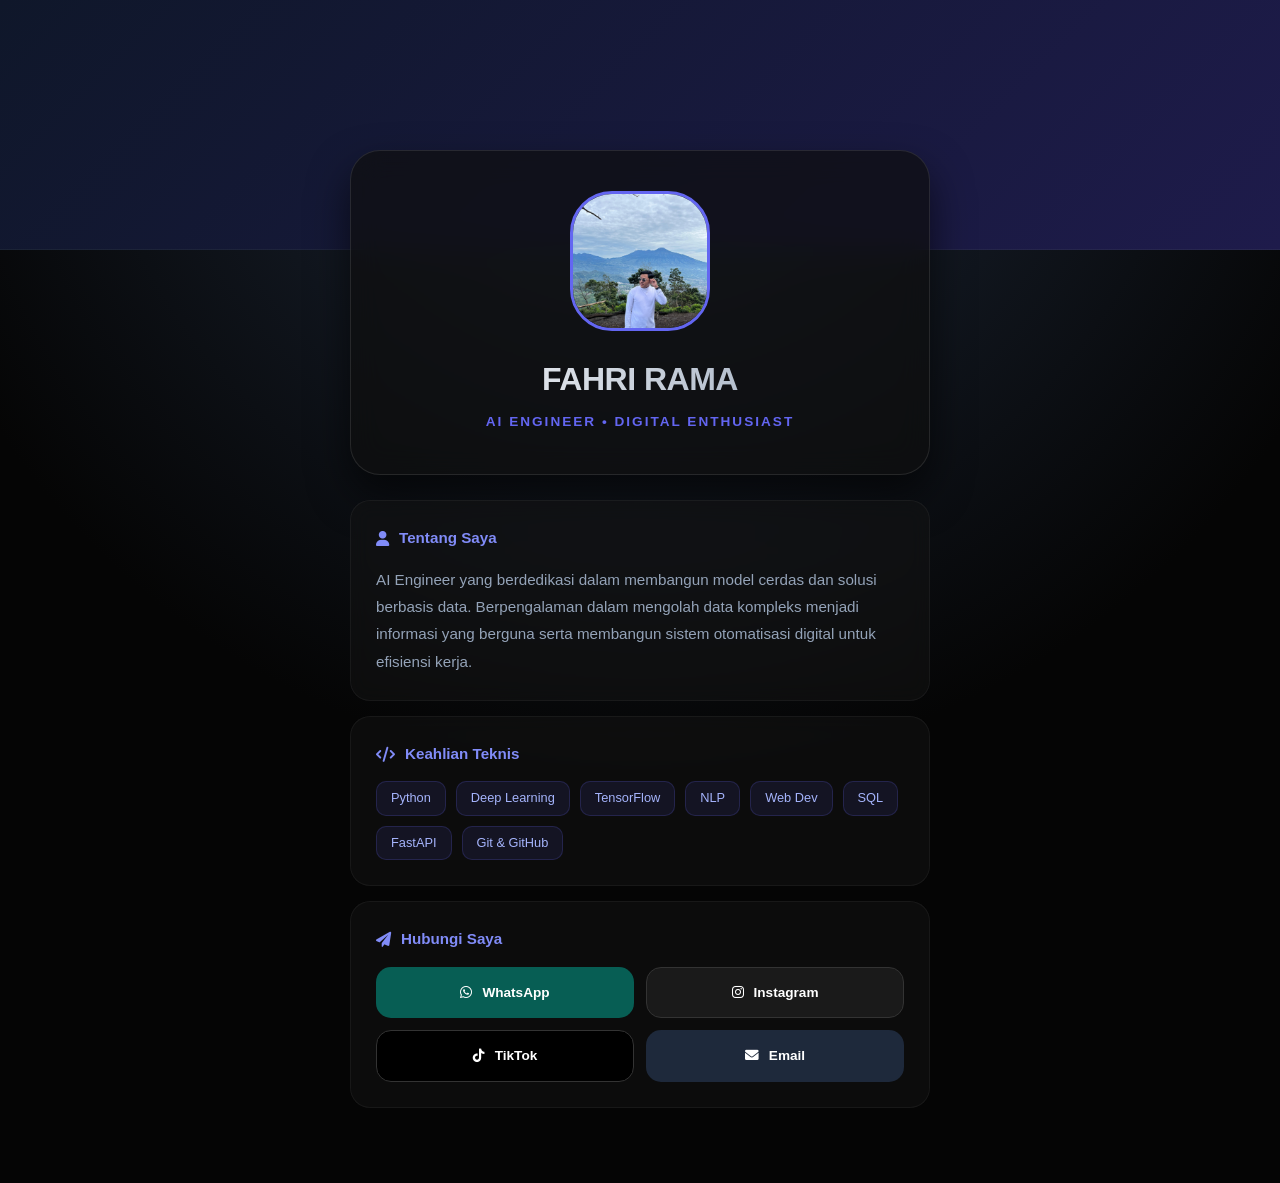
==== index.html @ 0a79defc "Add files via upload" ====
<!DOCTYPE html>
<html lang="id">
<head>
    <meta charset="UTF-8">
    <meta name="viewport" content="width=device-width, initial-scale=1.0">
    <title>Portofolio Fahri Rama | AI Engineer</title>
    <link rel="stylesheet" href="style.css">
    <link rel="stylesheet" href="https://cdnjs.cloudflare.com/ajax/libs/font-awesome/6.0.0/css/all.min.css">
</head>
<body>

    <div class="header-banner"></div>

    <div class="container">
        <div class="profile-card">
            <img src="profile.jpg" alt="Fahri Rama" class="profile-img">
            <h1>FAHRI RAMA</h1>
            <p class="tagline">AI Engineer • Digital Enthusiast</p>
        </div>

        <section class="content-section">
            <h3><i class="fas fa-user"></i> Tentang Saya</h3>
            <p>AI Engineer yang berdedikasi dalam membangun model cerdas dan solusi berbasis data. Berpengalaman dalam mengolah data kompleks menjadi informasi yang berguna serta membangun sistem otomatisasi digital untuk efisiensi kerja.</p>
        </section>

        <section class="content-section">
            <h3><i class="fas fa-code"></i> Keahlian Teknis</h3>
            <div class="skills-grid">
                <span class="skill-badge">Python</span>
                <span class="skill-badge">Deep Learning</span>
                <span class="skill-badge">TensorFlow</span>
                <span class="skill-badge">NLP</span>
                <span class="skill-badge">Web Dev</span>
                <span class="skill-badge">SQL</span>
                <span class="skill-badge">FastAPI</span>
                <span class="skill-badge">Git & GitHub</=>
            </div>
        </section>

        <section class="content-section">
            <h3><i class="fas fa-paper-plane"></i> Hubungi Saya</h3>
            <div class="contact-grid">
    <a href="https://wa.me/6282244064855" class="contact-btn wa">
        <i class="fab fa-whatsapp"></i> WhatsApp
    </a>
    <a href="https://www.instagram.com/fahrirama_10?igsh=bXVudTEzeDRrczFt" class="contact-btn ig">
        <i class="fab fa-instagram"></i> Instagram
    </a>
    <a href="https://www.tiktok.com/@fahri.rama.ramadh?_r=1&_t=ZS-937QXOJHdtn" class="contact-btn tiktok">
        <i class="fab fa-tiktok"></i> TikTok
    </a>
    <a href="https://mail.google.com/mail/?view=cm&fs=1&to=fahriramaramadhan@gmail.com" target="_blank" class="contact-btn mail">
        <i class="fas fa-envelope"></i> Email
    </a>
</div>
        </section>
    </div>

</body>
</html>
---- style.css ----
* {
    margin: 0;
    padding: 0;
    box-sizing: border-box;
    font-family: 'Inter', sans-serif;
}

body {
    background-color: #050505;
    color: #e2e8f0;
    display: flex;
    flex-direction: column;
    align-items: center;
    min-height: 100vh;
    line-height: 1.6;
    overflow-x: hidden;
}

/* Background gradient effect */
body::before {
    content: "";
    position: fixed;
    top: 0;
    left: 0;
    width: 100%;
    height: 100%;
    background: radial-gradient(circle at 50% 0%, #1e293b 0%, #050505 70%);
    z-index: -1;
}

.header-banner {
    width: 100%;
    height: 250px;
    background: linear-gradient(135deg, #0f172a 0%, #1e1b4b 100%);
    border-bottom: 1px solid rgba(255, 255, 255, 0.05);
}

.container {
    width: 90%;
    max-width: 580px;
    margin-top: -100px;
    padding-bottom: 60px;
    z-index: 1;
}

.profile-card {
    text-align: center;
    background: rgba(15, 15, 15, 0.7);
    backdrop-filter: blur(15px);
    padding: 40px 25px;
    border-radius: 30px;
    border: 1px solid rgba(255, 255, 255, 0.1);
    box-shadow: 0 20px 40px rgba(0, 0, 0, 0.6);
    margin-bottom: 25px;
}

.profile-img {
    width: 140px;
    height: 140px;
    border-radius: 30%; /* Modern rounded shape */
    border: 3px solid #6366f1;
    object-fit: cover;
    margin-bottom: 15px;
    transition: transform 0.4s ease;
}

.profile-card:hover .profile-img {
    transform: rotate(5deg) scale(1.05);
}

h1 {
    font-size: 2rem;
    font-weight: 800;
    letter-spacing: -0.5px;
    background: linear-gradient(to right, #fff, #94a3b8);
    -webkit-background-clip: text;
    -webkit-text-fill-color: transparent;
    margin-bottom: 5px;
}

.tagline {
    color: #6366f1;
    font-weight: 600;
    font-size: 0.85rem;
    text-transform: uppercase;
    letter-spacing: 2px;
}

.content-section {
    background: rgba(20, 20, 20, 0.5);
    backdrop-filter: blur(10px);
    padding: 25px;
    border-radius: 20px;
    margin-bottom: 15px;
    border: 1px solid rgba(255, 255, 255, 0.05);
}

h3 {
    font-size: 0.95rem;
    color: #818cf8;
    margin-bottom: 15px;
    display: flex;
    align-items: center;
    gap: 10px;
}

p {
    color: #94a3b8;
    font-size: 0.95rem;
    line-height: 1.8;
}

.skills-grid {
    display: flex;
    flex-wrap: wrap;
    gap: 10px;
}

.skill-badge {
    background: rgba(99, 102, 241, 0.1);
    border: 1px solid rgba(99, 102, 241, 0.2);
    padding: 6px 14px;
    border-radius: 10px;
    font-size: 0.8rem;
    color: #a5b4fc;
    font-weight: 500;
}

.contact-grid {
    display: grid;
    grid-template-columns: 1fr 1fr;
    gap: 12px;
}

.contact-btn {
    text-decoration: none;
    color: white;
    font-size: 0.85rem;
    padding: 14px;
    border-radius: 15px;
    display: flex;
    align-items: center;
    justify-content: center;
    gap: 10px;
    font-weight: 600;
    transition: all 0.3s ease;
}

.wa { background: #075e54; }
.ig { background: #1a1a1a; border: 1px solid #333; }
.tiktok { background: #000; border: 1px solid #333; }
.mail { background: #1e293b; }

.contact-btn:hover {
    transform: translateY(-3px);
    filter: brightness(1.2);
}

@media (max-width: 450px) {
    .contact-grid { grid-template-columns: 1fr; }
}
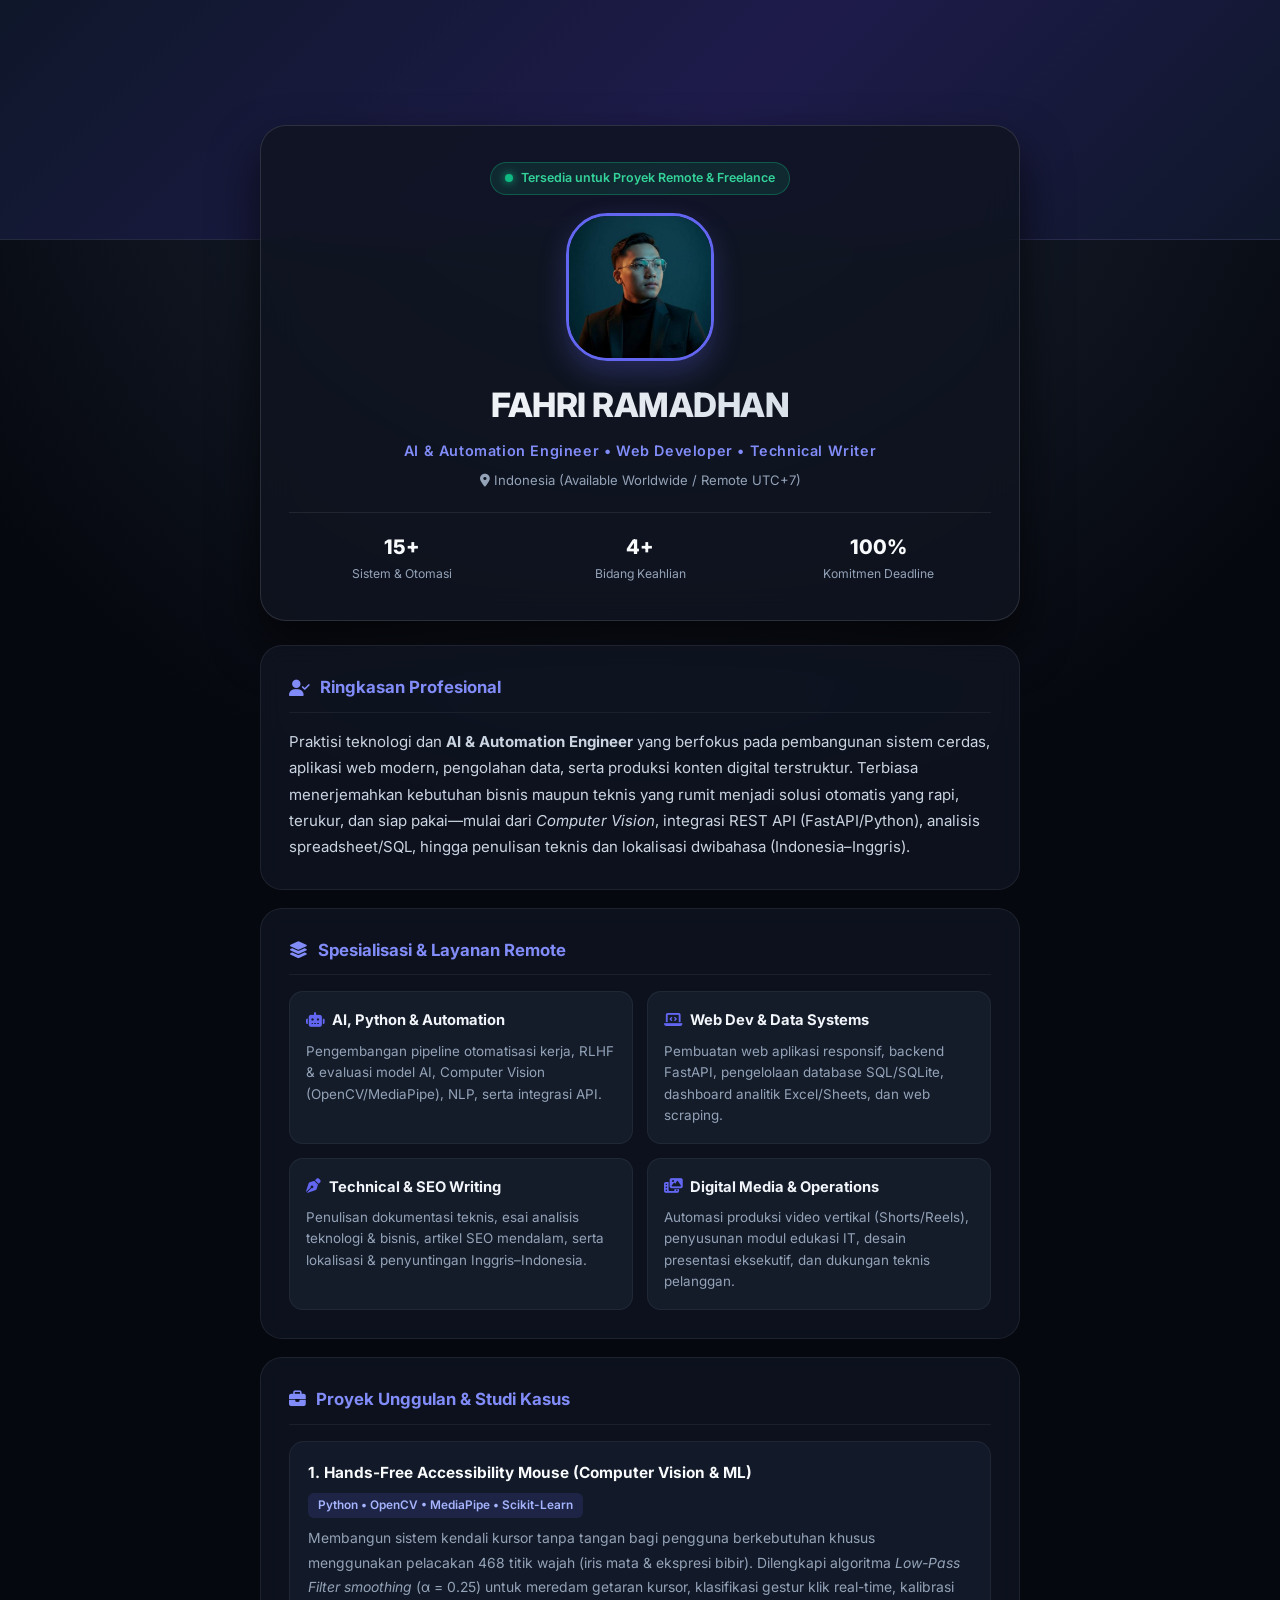
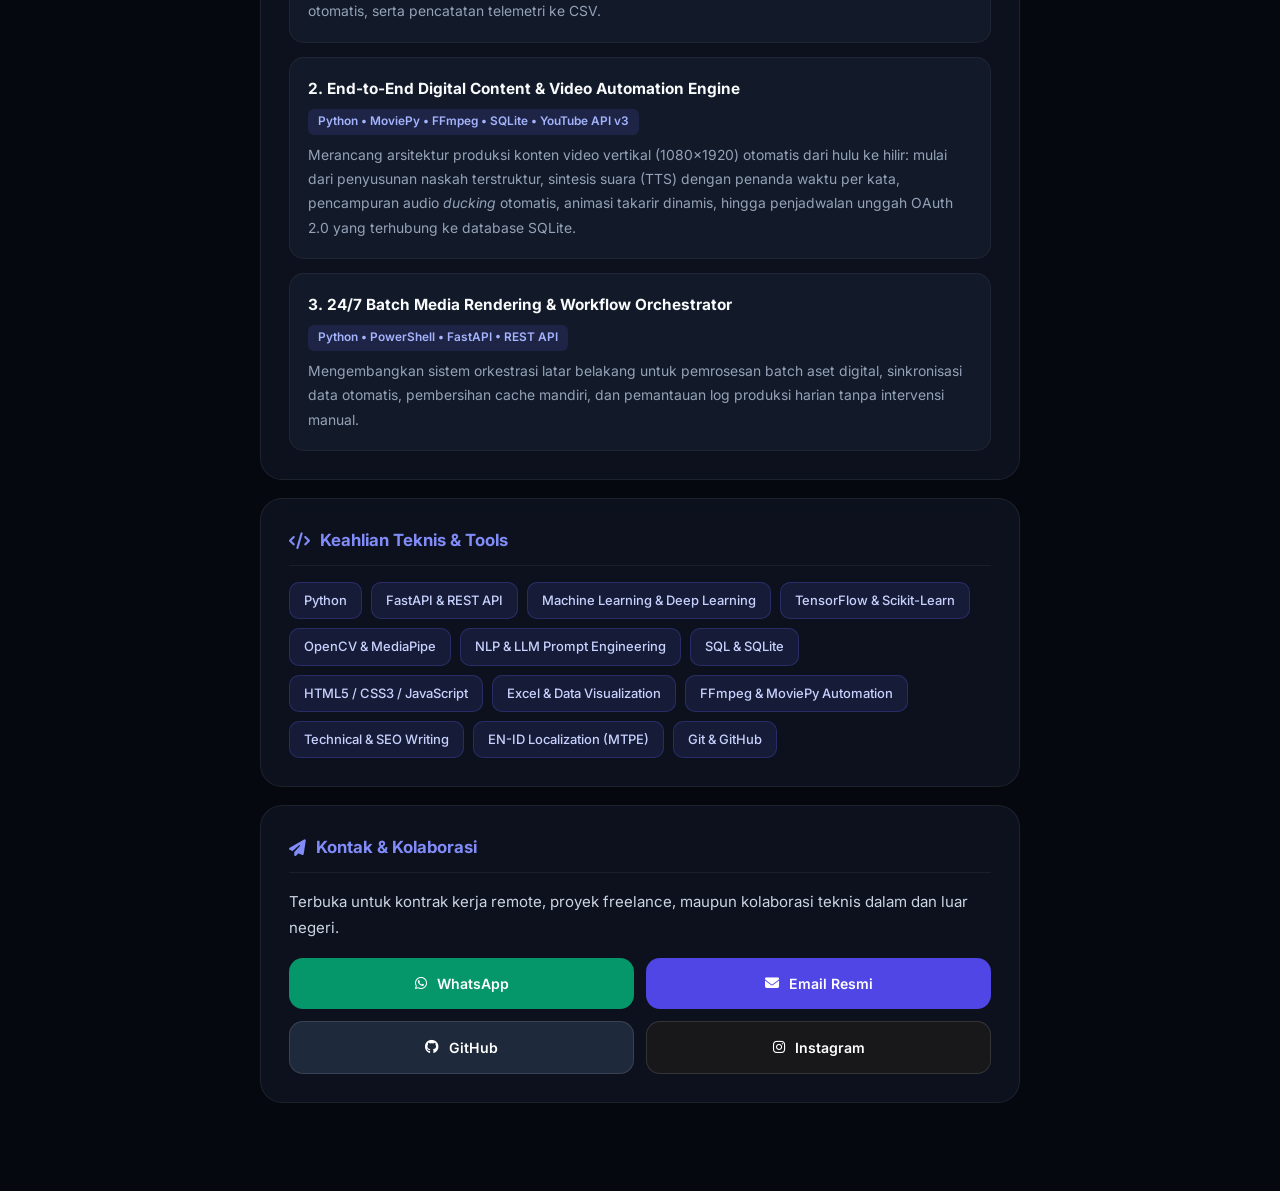
==== commit 7e12c76d: "Upgrade professional portfolio, add real AI/Automation case studies, and update profile photo" ====
--- a/index.html
+++ b/index.html
@@ -3,58 +3,148 @@
 <head>
     <meta charset="UTF-8">
     <meta name="viewport" content="width=device-width, initial-scale=1.0">
-    <title>Portofolio Fahri Rama | AI Engineer</title>
+    <title>Fahri Ramadhan | AI & Automation Engineer • Full-Stack & Digital Specialist</title>
+    <meta name="description" content="Portofolio Resmi Fahri Ramadhan — AI Engineer, Python Automation Specialist, Web Developer, dan Technical Content Creator.">
     <link rel="stylesheet" href="style.css">
-    <link rel="stylesheet" href="https://cdnjs.cloudflare.com/ajax/libs/font-awesome/6.0.0/css/all.min.css">
+    <link rel="stylesheet" href="https://cdnjs.cloudflare.com/ajax/libs/font-awesome/6.4.0/css/all.min.css">
+    <link href="https://fonts.googleapis.com/css2?family=Inter:wght@400;500;600;700;800&display=swap" rel="stylesheet">
 </head>
 <body>
 
-    <div class="header-banner"></div>
+    <div class="header-banner">
+        <div class="banner-overlay"></div>
+    </div>
 
     <div class="container">
+        <!-- PROFILE CARD -->
         <div class="profile-card">
-            <img src="profile.jpg" alt="Fahri Rama" class="profile-img">
-            <h1>FAHRI RAMA</h1>
-            <p class="tagline">AI Engineer • Digital Enthusiast</p>
+            <div class="status-pill"><span class="dot"></span> Tersedia untuk Proyek Remote & Freelance</div>
+            <img src="profile.jpg" alt="Fahri Ramadhan" class="profile-img">
+            <h1>FAHRI RAMADHAN</h1>
+            <p class="tagline">AI & Automation Engineer • Web Developer • Technical Writer</p>
+            <p class="location-text"><i class="fas fa-map-marker-alt"></i> Indonesia (Available Worldwide / Remote UTC+7)</p>
+            <div class="quick-stats">
+                <div class="stat-item">
+                    <span class="stat-num">15+</span>
+                    <span class="stat-label">Sistem & Otomasi</span>
+                </div>
+                <div class="stat-item">
+                    <span class="stat-num">4+</span>
+                    <span class="stat-label">Bidang Keahlian</span>
+                </div>
+                <div class="stat-item">
+                    <span class="stat-num">100%</span>
+                    <span class="stat-label">Komitmen Deadline</span>
+                </div>
+            </div>
         </div>
 
+        <!-- TENTANG SAYA -->
         <section class="content-section">
-            <h3><i class="fas fa-user"></i> Tentang Saya</h3>
-            <p>AI Engineer yang berdedikasi dalam membangun model cerdas dan solusi berbasis data. Berpengalaman dalam mengolah data kompleks menjadi informasi yang berguna serta membangun sistem otomatisasi digital untuk efisiensi kerja.</p>
+            <h3><i class="fas fa-user-check"></i> Ringkasan Profesional</h3>
+            <p>
+                Praktisi teknologi dan <strong>AI & Automation Engineer</strong> yang berfokus pada pembangunan sistem cerdas, aplikasi web modern, pengolahan data, serta produksi konten digital terstruktur. Terbiasa menerjemahkan kebutuhan bisnis maupun teknis yang rumit menjadi solusi otomatis yang rapi, terukur, dan siap pakai—mulai dari <em>Computer Vision</em>, integrasi REST API (FastAPI/Python), analisis spreadsheet/SQL, hingga penulisan teknis dan lokalisasi dwibahasa (Indonesia–Inggris).
+            </p>
         </section>
 
+        <!-- KEAHLIAN LINTAS BIDANG -->
         <section class="content-section">
-            <h3><i class="fas fa-code"></i> Keahlian Teknis</h3>
-            <div class="skills-grid">
-                <span class="skill-badge">Python</span>
-                <span class="skill-badge">Deep Learning</span>
-                <span class="skill-badge">TensorFlow</span>
-                <span class="skill-badge">NLP</span>
-                <span class="skill-badge">Web Dev</span>
-                <span class="skill-badge">SQL</span>
-                <span class="skill-badge">FastAPI</span>
-                <span class="skill-badge">Git & GitHub</=>
+            <h3><i class="fas fa-layer-group"></i> Spesialisasi & Layanan Remote</h3>
+            <div class="service-cards">
+                <div class="service-card">
+                    <h4><i class="fas fa-robot"></i> AI, Python & Automation</h4>
+                    <p>Pengembangan pipeline otomatisasi kerja, RLHF & evaluasi model AI, Computer Vision (OpenCV/MediaPipe), NLP, serta integrasi API.</p>
+                </div>
+                <div class="service-card">
+                    <h4><i class="fas fa-laptop-code"></i> Web Dev & Data Systems</h4>
+                    <p>Pembuatan web aplikasi responsif, backend FastAPI, pengelolaan database SQL/SQLite, dashboard analitik Excel/Sheets, dan web scraping.</p>
+                </div>
+                <div class="service-card">
+                    <h4><i class="fas fa-pen-nib"></i> Technical & SEO Writing</h4>
+                    <p>Penulisan dokumentasi teknis, esai analisis teknologi & bisnis, artikel SEO mendalam, serta lokalisasi & penyuntingan Inggris–Indonesia.</p>
+                </div>
+                <div class="service-card">
+                    <h4><i class="fas fa-photo-film"></i> Digital Media & Operations</h4>
+                    <p>Automasi produksi video vertikal (Shorts/Reels), penyusunan modul edukasi IT, desain presentasi eksekutif, dan dukungan teknis pelanggan.</p>
+                </div>
             </div>
         </section>
 
+        <!-- PROYEK UNGGULAN NYATA -->
         <section class="content-section">
-            <h3><i class="fas fa-paper-plane"></i> Hubungi Saya</h3>
+            <h3><i class="fas fa-briefcase"></i> Proyek Unggulan & Studi Kasus</h3>
+
+            <div class="project-item">
+                <div class="project-header">
+                    <h4>1. Hands-Free Accessibility Mouse (Computer Vision & ML)</h4>
+                    <span class="project-tag">Python • OpenCV • MediaPipe • Scikit-Learn</span>
+                </div>
+                <p>
+                    Membangun sistem kendali kursor tanpa tangan bagi pengguna berkebutuhan khusus menggunakan pelacakan 468 titik wajah (iris mata & ekspresi bibir). Dilengkapi algoritma <em>Low-Pass Filter smoothing</em> (&alpha; = 0.25) untuk meredam getaran kursor, klasifikasi gestur klik real-time, kalibrasi otomatis, serta pencatatan telemetri ke CSV.
+                </p>
+            </div>
+
+            <div class="project-item">
+                <div class="project-header">
+                    <h4>2. End-to-End Digital Content & Video Automation Engine</h4>
+                    <span class="project-tag">Python • MoviePy • FFmpeg • SQLite • YouTube API v3</span>
+                </div>
+                <p>
+                    Merancang arsitektur produksi konten video vertikal (1080x1920) otomatis dari hulu ke hilir: mulai dari penyusunan naskah terstruktur, sintesis suara (TTS) dengan penanda waktu per kata, pencampuran audio <em>ducking</em> otomatis, animasi takarir dinamis, hingga penjadwalan unggah OAuth 2.0 yang terhubung ke database SQLite.
+                </p>
+            </div>
+
+            <div class="project-item">
+                <div class="project-header">
+                    <h4>3. 24/7 Batch Media Rendering & Workflow Orchestrator</h4>
+                    <span class="project-tag">Python • PowerShell • FastAPI • REST API</span>
+                </div>
+                <p>
+                    Mengembangkan sistem orkestrasi latar belakang untuk pemrosesan batch aset digital, sinkronisasi data otomatis, pembersihan cache mandiri, dan pemantauan log produksi harian tanpa intervensi manual.
+                </p>
+            </div>
+        </section>
+
+        <!-- KEAHLIAN TEKNIS -->
+        <section class="content-section">
+            <h3><i class="fas fa-code"></i> Keahlian Teknis & Tools</h3>
+            <div class="skills-grid">
+                <span class="skill-badge">Python</span>
+                <span class="skill-badge">FastAPI & REST API</span>
+                <span class="skill-badge">Machine Learning & Deep Learning</span>
+                <span class="skill-badge">TensorFlow & Scikit-Learn</span>
+                <span class="skill-badge">OpenCV & MediaPipe</span>
+                <span class="skill-badge">NLP & LLM Prompt Engineering</span>
+                <span class="skill-badge">SQL & SQLite</span>
+                <span class="skill-badge">HTML5 / CSS3 / JavaScript</span>
+                <span class="skill-badge">Excel & Data Visualization</span>
+                <span class="skill-badge">FFmpeg & MoviePy Automation</span>
+                <span class="skill-badge">Technical & SEO Writing</span>
+                <span class="skill-badge">EN-ID Localization (MTPE)</span>
+                <span class="skill-badge">Git & GitHub</span>
+            </div>
+        </section>
+
+        <!-- HUBUNGI SAYA -->
+        <section class="content-section">
+            <h3><i class="fas fa-paper-plane"></i> Kontak & Kolaborasi</h3>
+            <p style="margin-bottom: 16px;">Terbuka untuk kontrak kerja remote, proyek freelance, maupun kolaborasi teknis dalam dan luar negeri.</p>
             <div class="contact-grid">
-    <a href="https://wa.me/6282244064855" class="contact-btn wa">
-        <i class="fab fa-whatsapp"></i> WhatsApp
-    </a>
-    <a href="https://www.instagram.com/fahrirama_10?igsh=bXVudTEzeDRrczFt" class="contact-btn ig">
-        <i class="fab fa-instagram"></i> Instagram
-    </a>
-    <a href="https://www.tiktok.com/@fahri.rama.ramadh?_r=1&_t=ZS-937QXOJHdtn" class="contact-btn tiktok">
-        <i class="fab fa-tiktok"></i> TikTok
-    </a>
-    <a href="https://mail.google.com/mail/?view=cm&fs=1&to=fahriramaramadhan@gmail.com" target="_blank" class="contact-btn mail">
-        <i class="fas fa-envelope"></i> Email
-    </a>
-</div>
+                <a href="https://wa.me/6282244064855" target="_blank" rel="noopener" class="contact-btn wa">
+                    <i class="fab fa-whatsapp"></i> WhatsApp
+                </a>
+                <a href="https://mail.google.com/mail/?view=cm&fs=1&to=fahriramaramadhan@gmail.com" target="_blank" rel="noopener" class="contact-btn mail">
+                    <i class="fas fa-envelope"></i> Email Resmi
+                </a>
+                <a href="https://github.com/fahri-ramadhan23" target="_blank" rel="noopener" class="contact-btn github">
+                    <i class="fab fa-github"></i> GitHub
+                </a>
+                <a href="https://www.instagram.com/fahrirama_10" target="_blank" rel="noopener" class="contact-btn ig">
+                    <i class="fab fa-instagram"></i> Instagram
+                </a>
+            </div>
         </section>
     </div>
 
 </body>
-</html>+</html>
--- a/style.css
+++ b/style.css
@@ -2,21 +2,20 @@
     margin: 0;
     padding: 0;
     box-sizing: border-box;
-    font-family: 'Inter', sans-serif;
+    font-family: 'Inter', -apple-system, BlinkMacSystemFont, sans-serif;
 }
 
 body {
-    background-color: #050505;
+    background-color: #06080f;
     color: #e2e8f0;
     display: flex;
     flex-direction: column;
     align-items: center;
     min-height: 100vh;
-    line-height: 1.6;
+    line-height: 1.65;
     overflow-x: hidden;
 }
 
-/* Background gradient effect */
 body::before {
     content: "";
     position: fixed;
@@ -24,105 +23,235 @@
     left: 0;
     width: 100%;
     height: 100%;
-    background: radial-gradient(circle at 50% 0%, #1e293b 0%, #050505 70%);
+    background: radial-gradient(circle at 50% 0%, #1e293b 0%, #06080f 75%);
     z-index: -1;
 }
 
 .header-banner {
     width: 100%;
-    height: 250px;
-    background: linear-gradient(135deg, #0f172a 0%, #1e1b4b 100%);
-    border-bottom: 1px solid rgba(255, 255, 255, 0.05);
+    height: 240px;
+    background: linear-gradient(135deg, #0f172a 0%, #1e1b4b 55%, #0f172a 100%);
+    border-bottom: 1px solid rgba(255, 255, 255, 0.08);
+    position: relative;
 }
 
 .container {
-    width: 90%;
-    max-width: 580px;
-    margin-top: -100px;
-    padding-bottom: 60px;
+    width: 92%;
+    max-width: 760px;
+    margin-top: -115px;
+    padding-bottom: 70px;
     z-index: 1;
 }
 
 .profile-card {
     text-align: center;
-    background: rgba(15, 15, 15, 0.7);
-    backdrop-filter: blur(15px);
-    padding: 40px 25px;
-    border-radius: 30px;
-    border: 1px solid rgba(255, 255, 255, 0.1);
-    box-shadow: 0 20px 40px rgba(0, 0, 0, 0.6);
-    margin-bottom: 25px;
+    background: rgba(15, 20, 32, 0.82);
+    backdrop-filter: blur(18px);
+    padding: 36px 28px;
+    border-radius: 26px;
+    border: 1px solid rgba(255, 255, 255, 0.12);
+    box-shadow: 0 24px 48px rgba(0, 0, 0, 0.65);
+    margin-bottom: 24px;
+}
+
+.status-pill {
+    display: inline-flex;
+    align-items: center;
+    gap: 8px;
+    background: rgba(16, 185, 129, 0.12);
+    border: 1px solid rgba(16, 185, 129, 0.35);
+    color: #34d399;
+    font-size: 0.78rem;
+    font-weight: 600;
+    padding: 5px 14px;
+    border-radius: 999px;
+    margin-bottom: 18px;
+}
+
+.status-pill .dot {
+    width: 8px;
+    height: 8px;
+    background: #10b981;
+    border-radius: 50%;
+    box-shadow: 0 0 8px #10b981;
 }
 
 .profile-img {
-    width: 140px;
-    height: 140px;
-    border-radius: 30%; /* Modern rounded shape */
+    width: 148px;
+    height: 148px;
+    border-radius: 28%;
     border: 3px solid #6366f1;
     object-fit: cover;
-    margin-bottom: 15px;
-    transition: transform 0.4s ease;
+    display: block;
+    margin: 0 auto 16px auto;
+    box-shadow: 0 12px 28px rgba(99, 102, 241, 0.28);
+    transition: transform 0.35s ease;
 }
 
 .profile-card:hover .profile-img {
-    transform: rotate(5deg) scale(1.05);
+    transform: scale(1.04);
 }
 
 h1 {
-    font-size: 2rem;
+    font-size: 2.1rem;
     font-weight: 800;
     letter-spacing: -0.5px;
-    background: linear-gradient(to right, #fff, #94a3b8);
+    background: linear-gradient(to right, #ffffff, #cbd5e1);
     -webkit-background-clip: text;
     -webkit-text-fill-color: transparent;
-    margin-bottom: 5px;
+    margin-bottom: 6px;
 }
 
 .tagline {
+    color: #818cf8;
+    font-weight: 600;
+    font-size: 0.9rem;
+    letter-spacing: 0.6px;
+    margin-bottom: 6px;
+}
+
+.location-text {
+    color: #94a3b8;
+    font-size: 0.82rem;
+    margin-bottom: 20px;
+}
+
+.quick-stats {
+    display: grid;
+    grid-template-columns: repeat(3, 1fr);
+    gap: 12px;
+    border-top: 1px solid rgba(255, 255, 255, 0.08);
+    padding-top: 18px;
+    margin-top: 10px;
+}
+
+.stat-item {
+    display: flex;
+    flex-direction: column;
+}
+
+.stat-num {
+    font-size: 1.25rem;
+    font-weight: 800;
+    color: #f8fafc;
+}
+
+.stat-label {
+    font-size: 0.76rem;
+    color: #94a3b8;
+}
+
+.content-section {
+    background: rgba(17, 24, 39, 0.65);
+    backdrop-filter: blur(12px);
+    padding: 28px;
+    border-radius: 22px;
+    margin-bottom: 18px;
+    border: 1px solid rgba(255, 255, 255, 0.07);
+}
+
+h3 {
+    font-size: 1.05rem;
+    color: #818cf8;
+    margin-bottom: 16px;
+    display: flex;
+    align-items: center;
+    gap: 10px;
+    border-bottom: 1px solid rgba(255, 255, 255, 0.06);
+    padding-bottom: 10px;
+}
+
+p {
+    color: #cbd5e1;
+    font-size: 0.94rem;
+    line-height: 1.75;
+}
+
+.service-cards {
+    display: grid;
+    grid-template-columns: 1fr 1fr;
+    gap: 14px;
+}
+
+.service-card {
+    background: rgba(30, 41, 59, 0.45);
+    border: 1px solid rgba(255, 255, 255, 0.06);
+    padding: 16px;
+    border-radius: 14px;
+}
+
+.service-card h4 {
+    color: #f1f5f9;
+    font-size: 0.92rem;
+    margin-bottom: 8px;
+    display: flex;
+    align-items: center;
+    gap: 8px;
+}
+
+.service-card h4 i {
     color: #6366f1;
-    font-weight: 600;
-    font-size: 0.85rem;
-    text-transform: uppercase;
-    letter-spacing: 2px;
-}
-
-.content-section {
-    background: rgba(20, 20, 20, 0.5);
-    backdrop-filter: blur(10px);
-    padding: 25px;
-    border-radius: 20px;
-    margin-bottom: 15px;
-    border: 1px solid rgba(255, 255, 255, 0.05);
-}
-
-h3 {
-    font-size: 0.95rem;
-    color: #818cf8;
-    margin-bottom: 15px;
-    display: flex;
-    align-items: center;
-    gap: 10px;
-}
-
-p {
-    color: #94a3b8;
-    font-size: 0.95rem;
-    line-height: 1.8;
+}
+
+.service-card p {
+    font-size: 0.84rem;
+    color: #94a3b8;
+    line-height: 1.6;
+}
+
+.project-item {
+    background: rgba(30, 41, 59, 0.38);
+    border: 1px solid rgba(255, 255, 255, 0.06);
+    padding: 18px;
+    border-radius: 15px;
+    margin-bottom: 14px;
+}
+
+.project-item:last-child {
+    margin-bottom: 0;
+}
+
+.project-header {
+    display: flex;
+    justify-content: space-between;
+    align-items: flex-start;
+    flex-wrap: wrap;
+    gap: 8px;
+    margin-bottom: 8px;
+}
+
+.project-header h4 {
+    color: #f8fafc;
+    font-size: 0.96rem;
+}
+
+.project-tag {
+    background: rgba(99, 102, 241, 0.15);
+    color: #a5b4fc;
+    font-size: 0.74rem;
+    padding: 3px 10px;
+    border-radius: 6px;
+    font-weight: 600;
+}
+
+.project-item p {
+    font-size: 0.87rem;
+    color: #94a3b8;
 }
 
 .skills-grid {
     display: flex;
     flex-wrap: wrap;
-    gap: 10px;
+    gap: 9px;
 }
 
 .skill-badge {
-    background: rgba(99, 102, 241, 0.1);
-    border: 1px solid rgba(99, 102, 241, 0.2);
-    padding: 6px 14px;
+    background: rgba(99, 102, 241, 0.12);
+    border: 1px solid rgba(99, 102, 241, 0.25);
+    padding: 7px 14px;
     border-radius: 10px;
-    font-size: 0.8rem;
-    color: #a5b4fc;
+    font-size: 0.81rem;
+    color: #c7d2fe;
     font-weight: 500;
 }
 
@@ -135,27 +264,29 @@
 .contact-btn {
     text-decoration: none;
     color: white;
-    font-size: 0.85rem;
+    font-size: 0.88rem;
     padding: 14px;
-    border-radius: 15px;
+    border-radius: 14px;
     display: flex;
     align-items: center;
     justify-content: center;
     gap: 10px;
     font-weight: 600;
-    transition: all 0.3s ease;
-}
-
-.wa { background: #075e54; }
-.ig { background: #1a1a1a; border: 1px solid #333; }
-.tiktok { background: #000; border: 1px solid #333; }
-.mail { background: #1e293b; }
+    transition: all 0.25s ease;
+}
+
+.wa { background: #059669; }
+.mail { background: #4f46e5; }
+.github { background: #1e293b; border: 1px solid rgba(255,255,255,0.12); }
+.ig { background: #18181b; border: 1px solid rgba(255,255,255,0.12); }
 
 .contact-btn:hover {
-    transform: translateY(-3px);
-    filter: brightness(1.2);
-}
-
-@media (max-width: 450px) {
-    .contact-grid { grid-template-columns: 1fr; }
-}+    transform: translateY(-2px);
+    filter: brightness(1.15);
+}
+
+@media (max-width: 600px) {
+    .service-cards, .contact-grid {
+        grid-template-columns: 1fr;
+    }
+}
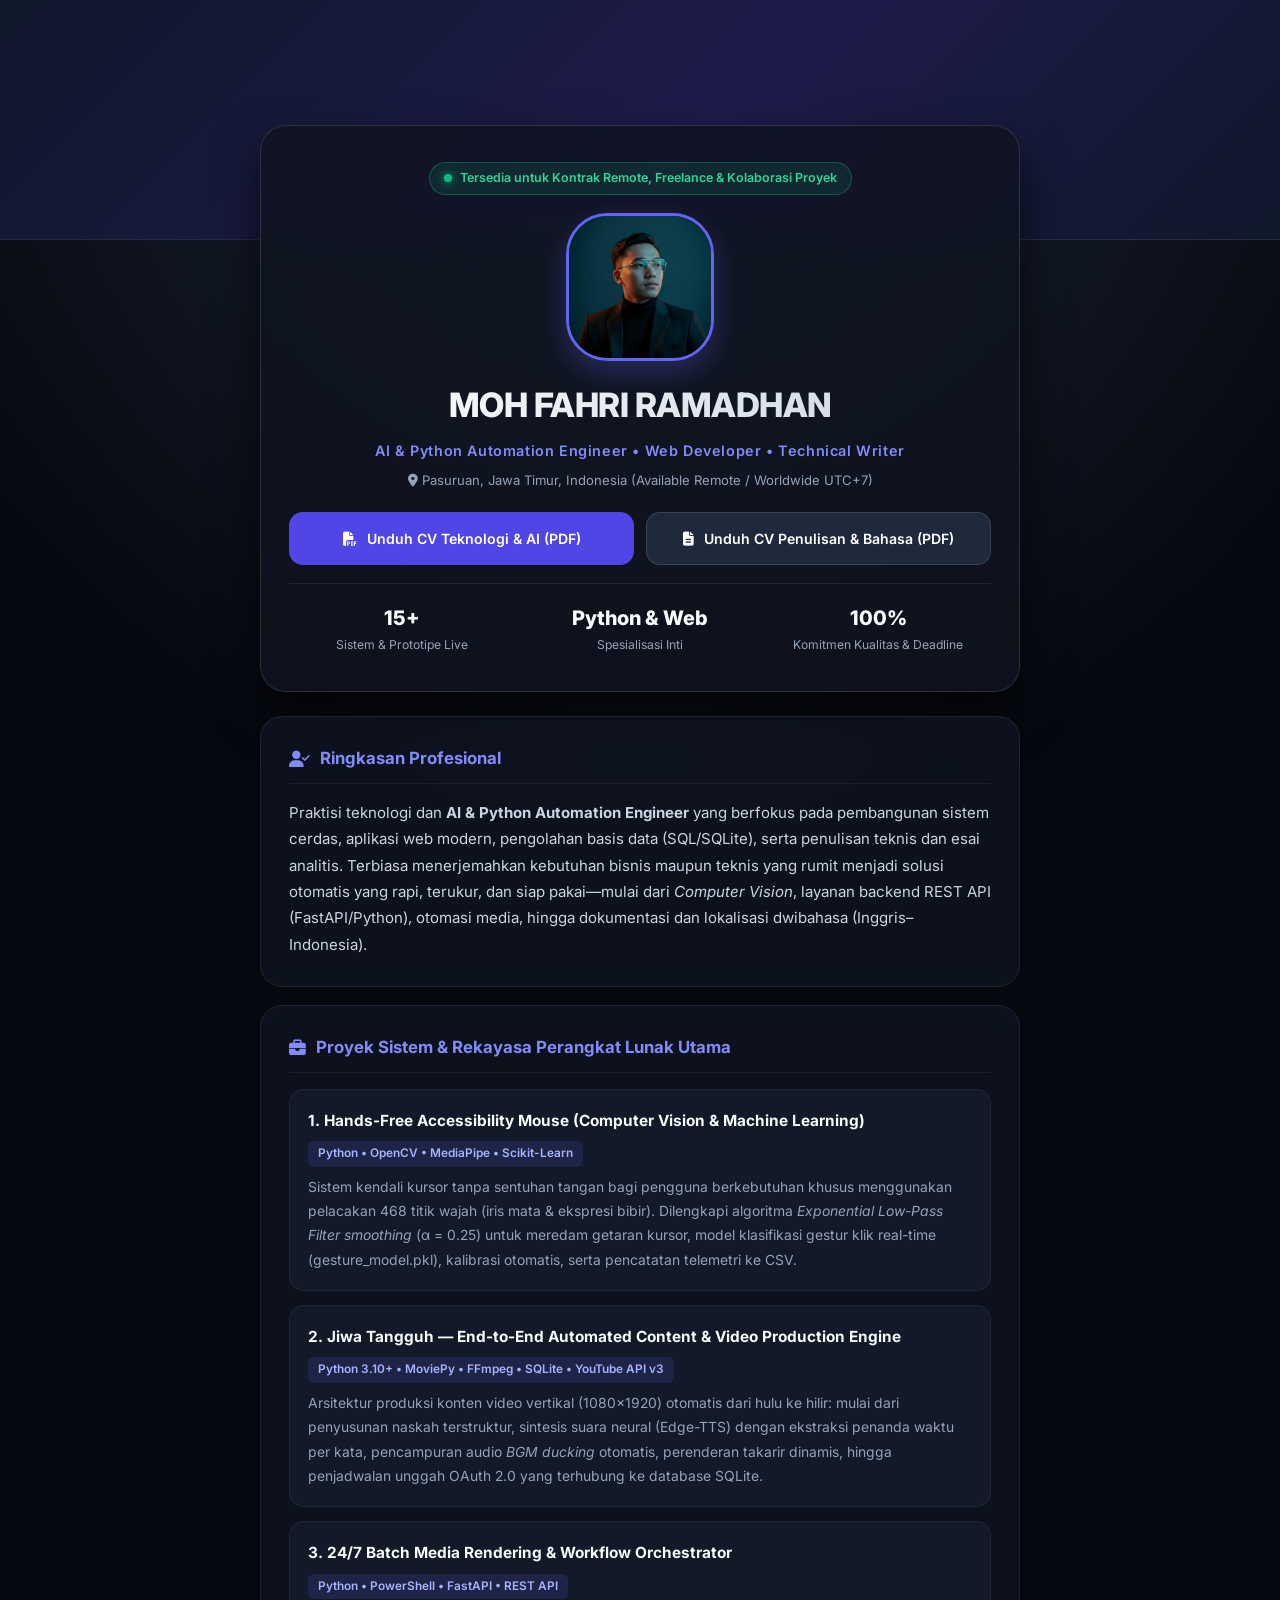
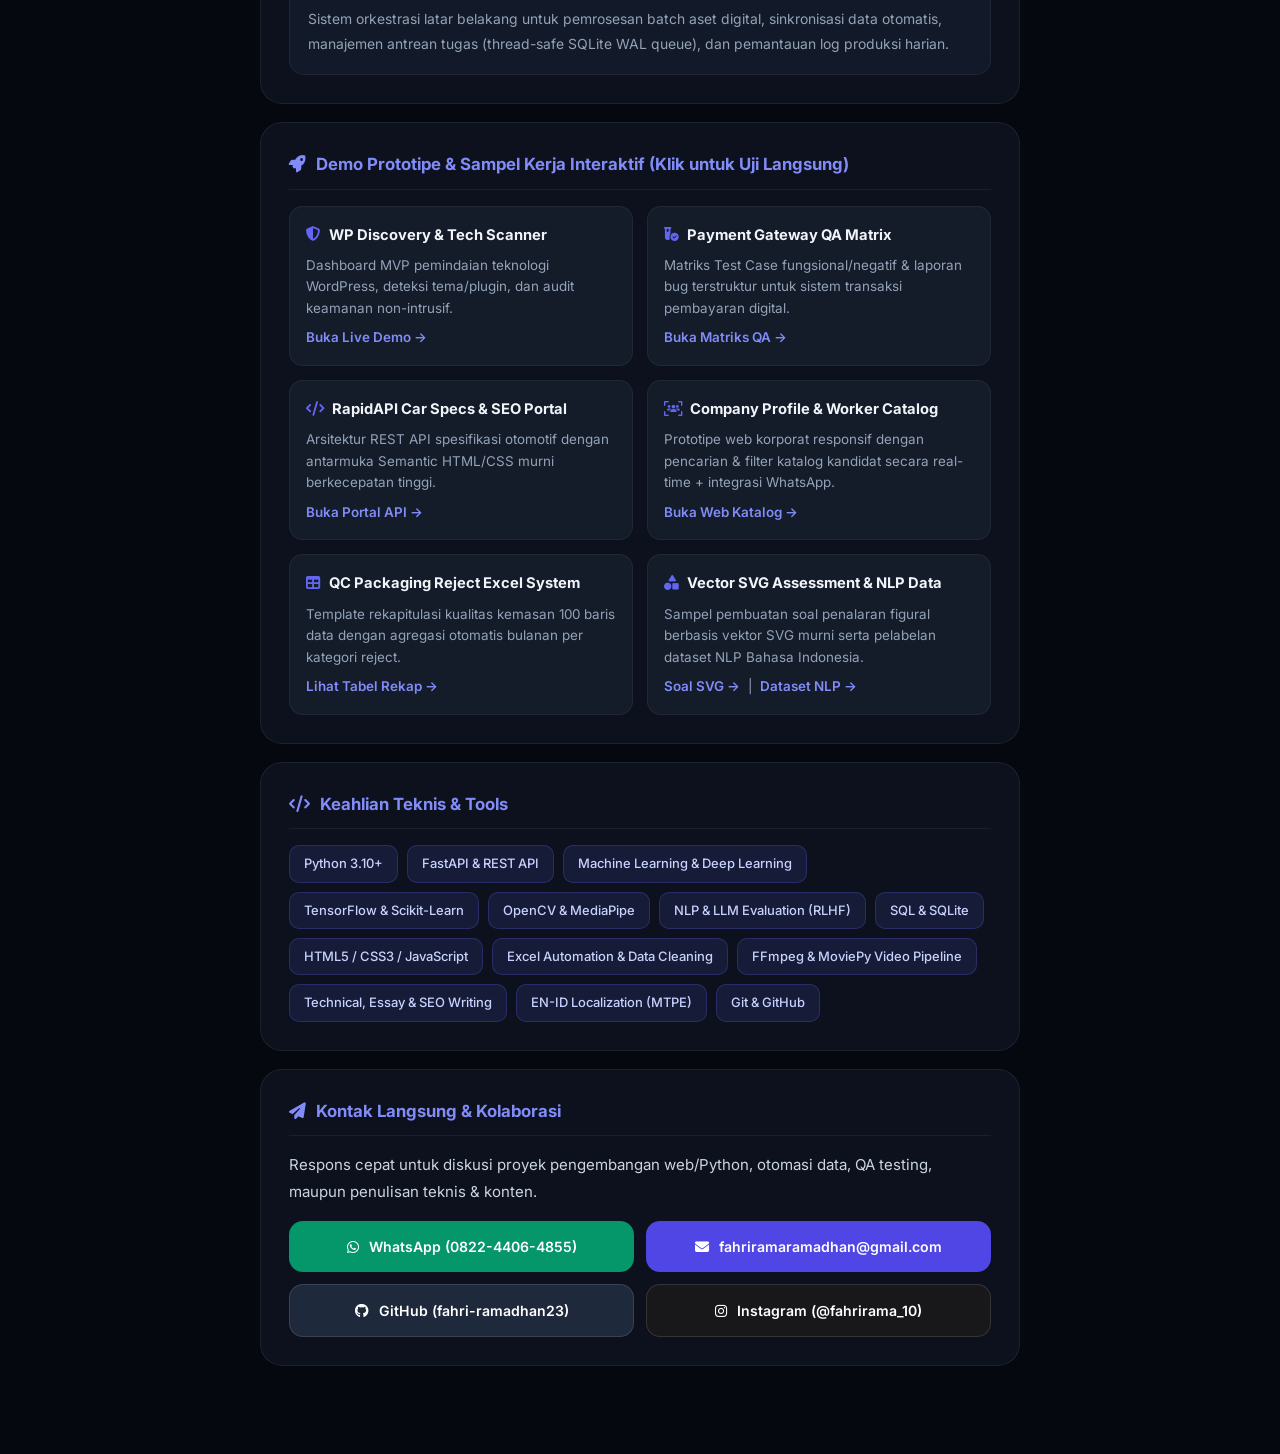
==== commit 39b14048: "Show full legal name MOH FAHRI RAMADHAN, direct PDF CV download buttons, and live interactive demo s" ====
--- a/index.html
+++ b/index.html
@@ -1,150 +1,174 @@
-<!DOCTYPE html>
-<html lang="id">
-<head>
-    <meta charset="UTF-8">
-    <meta name="viewport" content="width=device-width, initial-scale=1.0">
-    <title>Fahri Ramadhan | AI & Automation Engineer • Full-Stack & Digital Specialist</title>
-    <meta name="description" content="Portofolio Resmi Fahri Ramadhan — AI Engineer, Python Automation Specialist, Web Developer, dan Technical Content Creator.">
-    <link rel="stylesheet" href="style.css">
-    <link rel="stylesheet" href="https://cdnjs.cloudflare.com/ajax/libs/font-awesome/6.4.0/css/all.min.css">
-    <link href="https://fonts.googleapis.com/css2?family=Inter:wght@400;500;600;700;800&display=swap" rel="stylesheet">
-</head>
-<body>
-
-    <div class="header-banner">
-        <div class="banner-overlay"></div>
-    </div>
-
-    <div class="container">
-        <!-- PROFILE CARD -->
-        <div class="profile-card">
-            <div class="status-pill"><span class="dot"></span> Tersedia untuk Proyek Remote & Freelance</div>
-            <img src="profile.jpg" alt="Fahri Ramadhan" class="profile-img">
-            <h1>FAHRI RAMADHAN</h1>
-            <p class="tagline">AI & Automation Engineer • Web Developer • Technical Writer</p>
-            <p class="location-text"><i class="fas fa-map-marker-alt"></i> Indonesia (Available Worldwide / Remote UTC+7)</p>
-            <div class="quick-stats">
-                <div class="stat-item">
-                    <span class="stat-num">15+</span>
-                    <span class="stat-label">Sistem & Otomasi</span>
-                </div>
-                <div class="stat-item">
-                    <span class="stat-num">4+</span>
-                    <span class="stat-label">Bidang Keahlian</span>
-                </div>
-                <div class="stat-item">
-                    <span class="stat-num">100%</span>
-                    <span class="stat-label">Komitmen Deadline</span>
-                </div>
-            </div>
-        </div>
-
-        <!-- TENTANG SAYA -->
-        <section class="content-section">
-            <h3><i class="fas fa-user-check"></i> Ringkasan Profesional</h3>
-            <p>
-                Praktisi teknologi dan <strong>AI & Automation Engineer</strong> yang berfokus pada pembangunan sistem cerdas, aplikasi web modern, pengolahan data, serta produksi konten digital terstruktur. Terbiasa menerjemahkan kebutuhan bisnis maupun teknis yang rumit menjadi solusi otomatis yang rapi, terukur, dan siap pakai—mulai dari <em>Computer Vision</em>, integrasi REST API (FastAPI/Python), analisis spreadsheet/SQL, hingga penulisan teknis dan lokalisasi dwibahasa (Indonesia–Inggris).
-            </p>
-        </section>
-
-        <!-- KEAHLIAN LINTAS BIDANG -->
-        <section class="content-section">
-            <h3><i class="fas fa-layer-group"></i> Spesialisasi & Layanan Remote</h3>
-            <div class="service-cards">
-                <div class="service-card">
-                    <h4><i class="fas fa-robot"></i> AI, Python & Automation</h4>
-                    <p>Pengembangan pipeline otomatisasi kerja, RLHF & evaluasi model AI, Computer Vision (OpenCV/MediaPipe), NLP, serta integrasi API.</p>
-                </div>
-                <div class="service-card">
-                    <h4><i class="fas fa-laptop-code"></i> Web Dev & Data Systems</h4>
-                    <p>Pembuatan web aplikasi responsif, backend FastAPI, pengelolaan database SQL/SQLite, dashboard analitik Excel/Sheets, dan web scraping.</p>
-                </div>
-                <div class="service-card">
-                    <h4><i class="fas fa-pen-nib"></i> Technical & SEO Writing</h4>
-                    <p>Penulisan dokumentasi teknis, esai analisis teknologi & bisnis, artikel SEO mendalam, serta lokalisasi & penyuntingan Inggris–Indonesia.</p>
-                </div>
-                <div class="service-card">
-                    <h4><i class="fas fa-photo-film"></i> Digital Media & Operations</h4>
-                    <p>Automasi produksi video vertikal (Shorts/Reels), penyusunan modul edukasi IT, desain presentasi eksekutif, dan dukungan teknis pelanggan.</p>
-                </div>
-            </div>
-        </section>
-
-        <!-- PROYEK UNGGULAN NYATA -->
-        <section class="content-section">
-            <h3><i class="fas fa-briefcase"></i> Proyek Unggulan & Studi Kasus</h3>
-
-            <div class="project-item">
-                <div class="project-header">
-                    <h4>1. Hands-Free Accessibility Mouse (Computer Vision & ML)</h4>
-                    <span class="project-tag">Python • OpenCV • MediaPipe • Scikit-Learn</span>
-                </div>
-                <p>
-                    Membangun sistem kendali kursor tanpa tangan bagi pengguna berkebutuhan khusus menggunakan pelacakan 468 titik wajah (iris mata & ekspresi bibir). Dilengkapi algoritma <em>Low-Pass Filter smoothing</em> (&alpha; = 0.25) untuk meredam getaran kursor, klasifikasi gestur klik real-time, kalibrasi otomatis, serta pencatatan telemetri ke CSV.
-                </p>
-            </div>
-
-            <div class="project-item">
-                <div class="project-header">
-                    <h4>2. End-to-End Digital Content & Video Automation Engine</h4>
-                    <span class="project-tag">Python • MoviePy • FFmpeg • SQLite • YouTube API v3</span>
-                </div>
-                <p>
-                    Merancang arsitektur produksi konten video vertikal (1080x1920) otomatis dari hulu ke hilir: mulai dari penyusunan naskah terstruktur, sintesis suara (TTS) dengan penanda waktu per kata, pencampuran audio <em>ducking</em> otomatis, animasi takarir dinamis, hingga penjadwalan unggah OAuth 2.0 yang terhubung ke database SQLite.
-                </p>
-            </div>
-
-            <div class="project-item">
-                <div class="project-header">
-                    <h4>3. 24/7 Batch Media Rendering & Workflow Orchestrator</h4>
-                    <span class="project-tag">Python • PowerShell • FastAPI • REST API</span>
-                </div>
-                <p>
-                    Mengembangkan sistem orkestrasi latar belakang untuk pemrosesan batch aset digital, sinkronisasi data otomatis, pembersihan cache mandiri, dan pemantauan log produksi harian tanpa intervensi manual.
-                </p>
-            </div>
-        </section>
-
-        <!-- KEAHLIAN TEKNIS -->
-        <section class="content-section">
-            <h3><i class="fas fa-code"></i> Keahlian Teknis & Tools</h3>
-            <div class="skills-grid">
-                <span class="skill-badge">Python</span>
-                <span class="skill-badge">FastAPI & REST API</span>
-                <span class="skill-badge">Machine Learning & Deep Learning</span>
-                <span class="skill-badge">TensorFlow & Scikit-Learn</span>
-                <span class="skill-badge">OpenCV & MediaPipe</span>
-                <span class="skill-badge">NLP & LLM Prompt Engineering</span>
-                <span class="skill-badge">SQL & SQLite</span>
-                <span class="skill-badge">HTML5 / CSS3 / JavaScript</span>
-                <span class="skill-badge">Excel & Data Visualization</span>
-                <span class="skill-badge">FFmpeg & MoviePy Automation</span>
-                <span class="skill-badge">Technical & SEO Writing</span>
-                <span class="skill-badge">EN-ID Localization (MTPE)</span>
-                <span class="skill-badge">Git & GitHub</span>
-            </div>
-        </section>
-
-        <!-- HUBUNGI SAYA -->
-        <section class="content-section">
-            <h3><i class="fas fa-paper-plane"></i> Kontak & Kolaborasi</h3>
-            <p style="margin-bottom: 16px;">Terbuka untuk kontrak kerja remote, proyek freelance, maupun kolaborasi teknis dalam dan luar negeri.</p>
-            <div class="contact-grid">
-                <a href="https://wa.me/6282244064855" target="_blank" rel="noopener" class="contact-btn wa">
-                    <i class="fab fa-whatsapp"></i> WhatsApp
-                </a>
-                <a href="https://mail.google.com/mail/?view=cm&fs=1&to=fahriramaramadhan@gmail.com" target="_blank" rel="noopener" class="contact-btn mail">
-                    <i class="fas fa-envelope"></i> Email Resmi
-                </a>
-                <a href="https://github.com/fahri-ramadhan23" target="_blank" rel="noopener" class="contact-btn github">
-                    <i class="fab fa-github"></i> GitHub
-                </a>
-                <a href="https://www.instagram.com/fahrirama_10" target="_blank" rel="noopener" class="contact-btn ig">
-                    <i class="fab fa-instagram"></i> Instagram
-                </a>
-            </div>
-        </section>
-    </div>
-
-</body>
-</html>
+<!DOCTYPE html>
+<html lang="id">
+<head>
+    <meta charset="UTF-8">
+    <meta name="viewport" content="width=device-width, initial-scale=1.0">
+    <title>Moh Fahri Ramadhan | AI & Python Automation Engineer • Web Developer • Technical Writer</title>
+    <meta name="description" content="Portofolio Resmi Moh Fahri Ramadhan — AI Engineer, Python Automation Specialist, Full-Stack Web Developer, dan Technical Content Creator.">
+    <link rel="stylesheet" href="style.css">
+    <link rel="stylesheet" href="https://cdnjs.cloudflare.com/ajax/libs/font-awesome/6.4.0/css/all.min.css">
+    <link href="https://fonts.googleapis.com/css2?family=Inter:wght@400;500;600;700;800&display=swap" rel="stylesheet">
+</head>
+<body>
+
+    <div class="header-banner">
+        <div class="banner-overlay"></div>
+    </div>
+
+    <div class="container">
+        <!-- PROFILE CARD -->
+        <div class="profile-card">
+            <div class="status-pill"><span class="dot"></span> Tersedia untuk Kontrak Remote, Freelance & Kolaborasi Proyek</div>
+            <img src="profile.jpg" alt="Moh Fahri Ramadhan" class="profile-img">
+            <h1>MOH FAHRI RAMADHAN</h1>
+            <p class="tagline">AI & Python Automation Engineer • Web Developer • Technical Writer</p>
+            <p class="location-text"><i class="fas fa-map-marker-alt"></i> Pasuruan, Jawa Timur, Indonesia (Available Remote / Worldwide UTC+7)</p>
+
+            <div class="contact-grid" style="margin: 16px 0 18px 0;">
+                <a href="files/CV_Fahri_Ramadhan_Teknologi_dan_AI.pdf" target="_blank" class="contact-btn mail">
+                    <i class="fas fa-file-pdf"></i> Unduh CV Teknologi & AI (PDF)
+                </a>
+                <a href="files/CV_Fahri_Ramadhan_Penulisan_dan_Translator.pdf" target="_blank" class="contact-btn github">
+                    <i class="fas fa-file-lines"></i> Unduh CV Penulisan & Bahasa (PDF)
+                </a>
+            </div>
+
+            <div class="quick-stats">
+                <div class="stat-item">
+                    <span class="stat-num">15+</span>
+                    <span class="stat-label">Sistem & Prototipe Live</span>
+                </div>
+                <div class="stat-item">
+                    <span class="stat-num">Python & Web</span>
+                    <span class="stat-label">Spesialisasi Inti</span>
+                </div>
+                <div class="stat-item">
+                    <span class="stat-num">100%</span>
+                    <span class="stat-label">Komitmen Kualitas & Deadline</span>
+                </div>
+            </div>
+        </div>
+
+        <!-- TENTANG SAYA -->
+        <section class="content-section">
+            <h3><i class="fas fa-user-check"></i> Ringkasan Profesional</h3>
+            <p>
+                Praktisi teknologi dan <strong>AI & Python Automation Engineer</strong> yang berfokus pada pembangunan sistem cerdas, aplikasi web modern, pengolahan basis data (SQL/SQLite), serta penulisan teknis dan esai analitis. Terbiasa menerjemahkan kebutuhan bisnis maupun teknis yang rumit menjadi solusi otomatis yang rapi, terukur, dan siap pakai—mulai dari <em>Computer Vision</em>, layanan backend REST API (FastAPI/Python), otomasi media, hingga dokumentasi dan lokalisasi dwibahasa (Inggris–Indonesia).
+            </p>
+        </section>
+
+        <!-- PROYEK UNGGULAN NYATA -->
+        <section class="content-section">
+            <h3><i class="fas fa-briefcase"></i> Proyek Sistem & Rekayasa Perangkat Lunak Utama</h3>
+
+            <div class="project-item">
+                <div class="project-header">
+                    <h4>1. Hands-Free Accessibility Mouse (Computer Vision & Machine Learning)</h4>
+                    <span class="project-tag">Python • OpenCV • MediaPipe • Scikit-Learn</span>
+                </div>
+                <p>
+                    Sistem kendali kursor tanpa sentuhan tangan bagi pengguna berkebutuhan khusus menggunakan pelacakan 468 titik wajah (iris mata & ekspresi bibir). Dilengkapi algoritma <em>Exponential Low-Pass Filter smoothing</em> (&alpha; = 0.25) untuk meredam getaran kursor, model klasifikasi gestur klik real-time (<code>gesture_model.pkl</code>), kalibrasi otomatis, serta pencatatan telemetri ke CSV.
+                </p>
+            </div>
+
+            <div class="project-item">
+                <div class="project-header">
+                    <h4>2. Jiwa Tangguh — End-to-End Automated Content & Video Production Engine</h4>
+                    <span class="project-tag">Python 3.10+ • MoviePy • FFmpeg • SQLite • YouTube API v3</span>
+                </div>
+                <p>
+                    Arsitektur produksi konten video vertikal (1080x1920) otomatis dari hulu ke hilir: mulai dari penyusunan naskah terstruktur, sintesis suara neural (Edge-TTS) dengan ekstraksi penanda waktu per kata, pencampuran audio <em>BGM ducking</em> otomatis, perenderan takarir dinamis, hingga penjadwalan unggah OAuth 2.0 yang terhubung ke database SQLite.
+                </p>
+            </div>
+
+            <div class="project-item">
+                <div class="project-header">
+                    <h4>3. 24/7 Batch Media Rendering & Workflow Orchestrator</h4>
+                    <span class="project-tag">Python • PowerShell • FastAPI • REST API</span>
+                </div>
+                <p>
+                    Sistem orkestrasi latar belakang untuk pemrosesan batch aset digital, sinkronisasi data otomatis, manajemen antrean tugas (thread-safe SQLite WAL queue), dan pemantauan log produksi harian.
+                </p>
+            </div>
+        </section>
+
+        <!-- LIVE INTERACTIVE DEMOS -->
+        <section class="content-section">
+            <h3><i class="fas fa-rocket"></i> Demo Prototipe & Sampel Kerja Interaktif (Klik untuk Uji Langsung)</h3>
+            <div class="service-cards">
+                <div class="service-card">
+                    <h4><i class="fas fa-shield-halved"></i> WP Discovery & Tech Scanner</h4>
+                    <p>Dashboard MVP pemindaian teknologi WordPress, deteksi tema/plugin, dan audit keamanan non-intrusif.</p>
+                    <p style="margin-top:8px;"><a href="demos/wp_scanner_dashboard.html" target="_blank" style="color:#818cf8;font-weight:600;text-decoration:none;">Buka Live Demo &rarr;</a></p>
+                </div>
+                <div class="service-card">
+                    <h4><i class="fas fa-vial-circle-check"></i> Payment Gateway QA Matrix</h4>
+                    <p>Matriks Test Case fungsional/negatif & laporan bug terstruktur untuk sistem transaksi pembayaran digital.</p>
+                    <p style="margin-top:8px;"><a href="demos/qa_coolpay_report.html" target="_blank" style="color:#818cf8;font-weight:600;text-decoration:none;">Buka Matriks QA &rarr;</a></p>
+                </div>
+                <div class="service-card">
+                    <h4><i class="fas fa-code"></i> RapidAPI Car Specs & SEO Portal</h4>
+                    <p>Arsitektur REST API spesifikasi otomotif dengan antarmuka Semantic HTML/CSS murni berkecepatan tinggi.</p>
+                    <p style="margin-top:8px;"><a href="demos/car_spec_api_portal.html" target="_blank" style="color:#818cf8;font-weight:600;text-decoration:none;">Buka Portal API &rarr;</a></p>
+                </div>
+                <div class="service-card">
+                    <h4><i class="fas fa-users-viewfinder"></i> Company Profile & Worker Catalog</h4>
+                    <p>Prototipe web korporat responsif dengan pencarian & filter katalog kandidat secara real-time + integrasi WhatsApp.</p>
+                    <p style="margin-top:8px;"><a href="demos/pt_permata_kasih_katalog.html" target="_blank" style="color:#818cf8;font-weight:600;text-decoration:none;">Buka Web Katalog &rarr;</a></p>
+                </div>
+                <div class="service-card">
+                    <h4><i class="fas fa-table"></i> QC Packaging Reject Excel System</h4>
+                    <p>Template rekapitulasi kualitas kemasan 100 baris data dengan agregasi otomatis bulanan per kategori reject.</p>
+                    <p style="margin-top:8px;"><a href="demos/template_reject_packaging_preview.html" target="_blank" style="color:#818cf8;font-weight:600;text-decoration:none;">Lihat Tabel Rekap &rarr;</a></p>
+                </div>
+                <div class="service-card">
+                    <h4><i class="fas fa-shapes"></i> Vector SVG Assessment & NLP Data</h4>
+                    <p>Sampel pembuatan soal penalaran figural berbasis vektor SVG murni serta pelabelan dataset NLP Bahasa Indonesia.</p>
+                    <p style="margin-top:8px;"><a href="demos/sampel_soal_figural_cpns.html" target="_blank" style="color:#818cf8;font-weight:600;text-decoration:none;">Soal SVG &rarr;</a> &nbsp;|&nbsp; <a href="demos/sampel_anotasi_clickbait.html" target="_blank" style="color:#818cf8;font-weight:600;text-decoration:none;">Dataset NLP &rarr;</a></p>
+                </div>
+            </div>
+        </section>
+
+        <!-- KEAHLIAN TEKNIS -->
+        <section class="content-section">
+            <h3><i class="fas fa-code"></i> Keahlian Teknis & Tools</h3>
+            <div class="skills-grid">
+                <span class="skill-badge">Python 3.10+</span>
+                <span class="skill-badge">FastAPI & REST API</span>
+                <span class="skill-badge">Machine Learning & Deep Learning</span>
+                <span class="skill-badge">TensorFlow & Scikit-Learn</span>
+                <span class="skill-badge">OpenCV & MediaPipe</span>
+                <span class="skill-badge">NLP & LLM Evaluation (RLHF)</span>
+                <span class="skill-badge">SQL & SQLite</span>
+                <span class="skill-badge">HTML5 / CSS3 / JavaScript</span>
+                <span class="skill-badge">Excel Automation & Data Cleaning</span>
+                <span class="skill-badge">FFmpeg & MoviePy Video Pipeline</span>
+                <span class="skill-badge">Technical, Essay & SEO Writing</span>
+                <span class="skill-badge">EN-ID Localization (MTPE)</span>
+                <span class="skill-badge">Git & GitHub</span>
+            </div>
+        </section>
+
+        <!-- HUBUNGI SAYA -->
+        <section class="content-section">
+            <h3><i class="fas fa-paper-plane"></i> Kontak Langsung & Kolaborasi</h3>
+            <p style="margin-bottom: 16px;">Respons cepat untuk diskusi proyek pengembangan web/Python, otomasi data, QA testing, maupun penulisan teknis & konten.</p>
+            <div class="contact-grid">
+                <a href="https://wa.me/6282244064855" target="_blank" rel="noopener" class="contact-btn wa">
+                    <i class="fab fa-whatsapp"></i> WhatsApp (0822-4406-4855)
+                </a>
+                <a href="https://mail.google.com/mail/?view=cm&fs=1&to=fahriramaramadhan@gmail.com" target="_blank" rel="noopener" class="contact-btn mail">
+                    <i class="fas fa-envelope"></i> fahriramaramadhan@gmail.com
+                </a>
+                <a href="https://github.com/fahri-ramadhan23" target="_blank" rel="noopener" class="contact-btn github">
+                    <i class="fab fa-github"></i> GitHub (fahri-ramadhan23)
+                </a>
+                <a href="https://www.instagram.com/fahrirama_10" target="_blank" rel="noopener" class="contact-btn ig">
+                    <i class="fab fa-instagram"></i> Instagram (@fahrirama_10)
+                </a>
+            </div>
+        </section>
+    </div>
+
+</body>
+</html>
